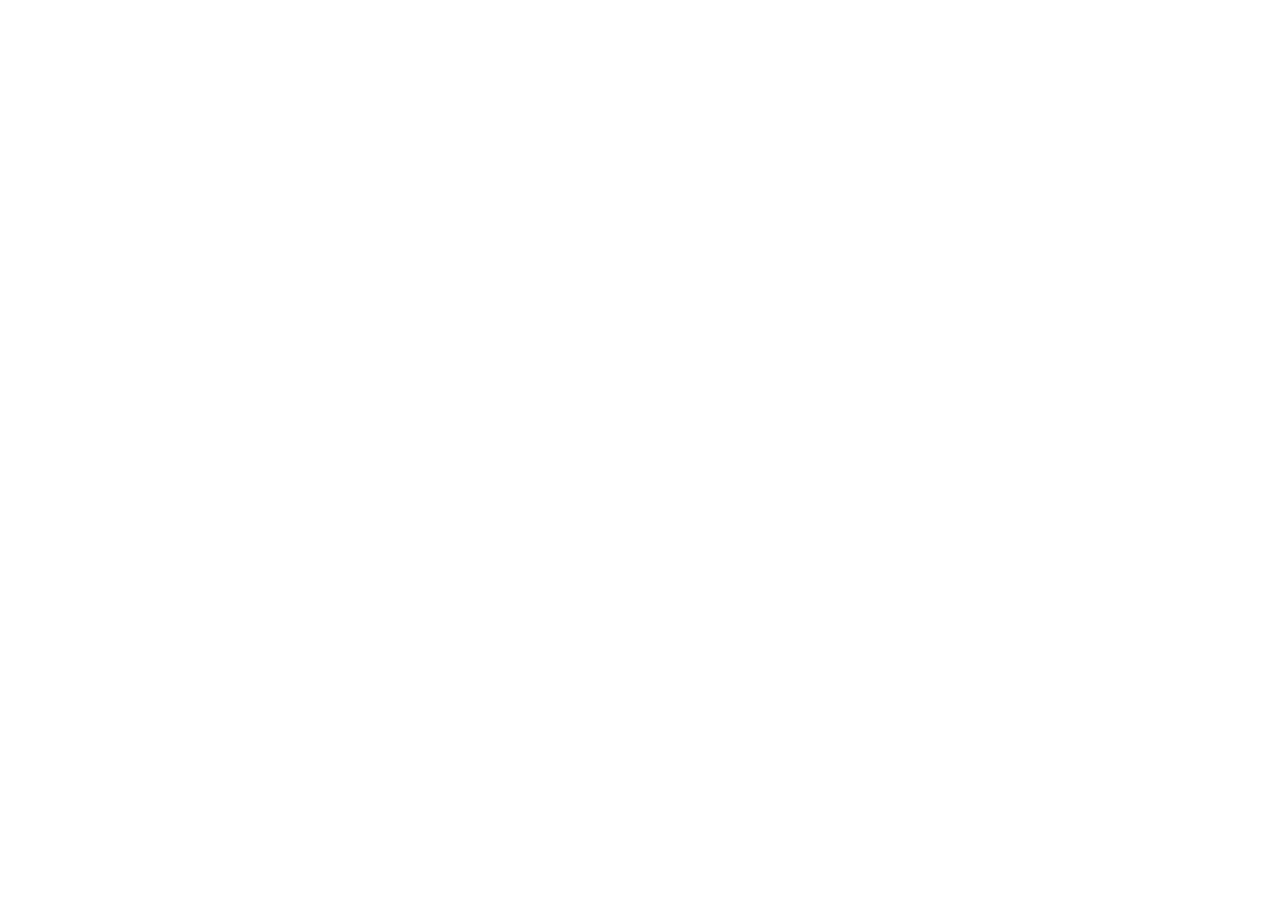
==== contact.html @ 1652aee0 "Init : création du dépôt, arborescence des fichiers et structure HTML de base" ====
<!DOCTYPE html>
<html lang="fr">

<head>
    <meta charset="UTF-8">
    <meta name="viewport" content="width=device-width, initial-scale=1.0">
    <title>AfriConnectSummit — Accueil</title>

    <!-- Votre feuille de style personnelle -->

    <link rel="stylesheet" href="css/style.css">
</head>

<body>
    <!-- Le contenu de la page sera ajoute ici -->


   
    <!-- Votre script JavaScript -->
    <script src="js/main.js"></script>
</body>

</html>
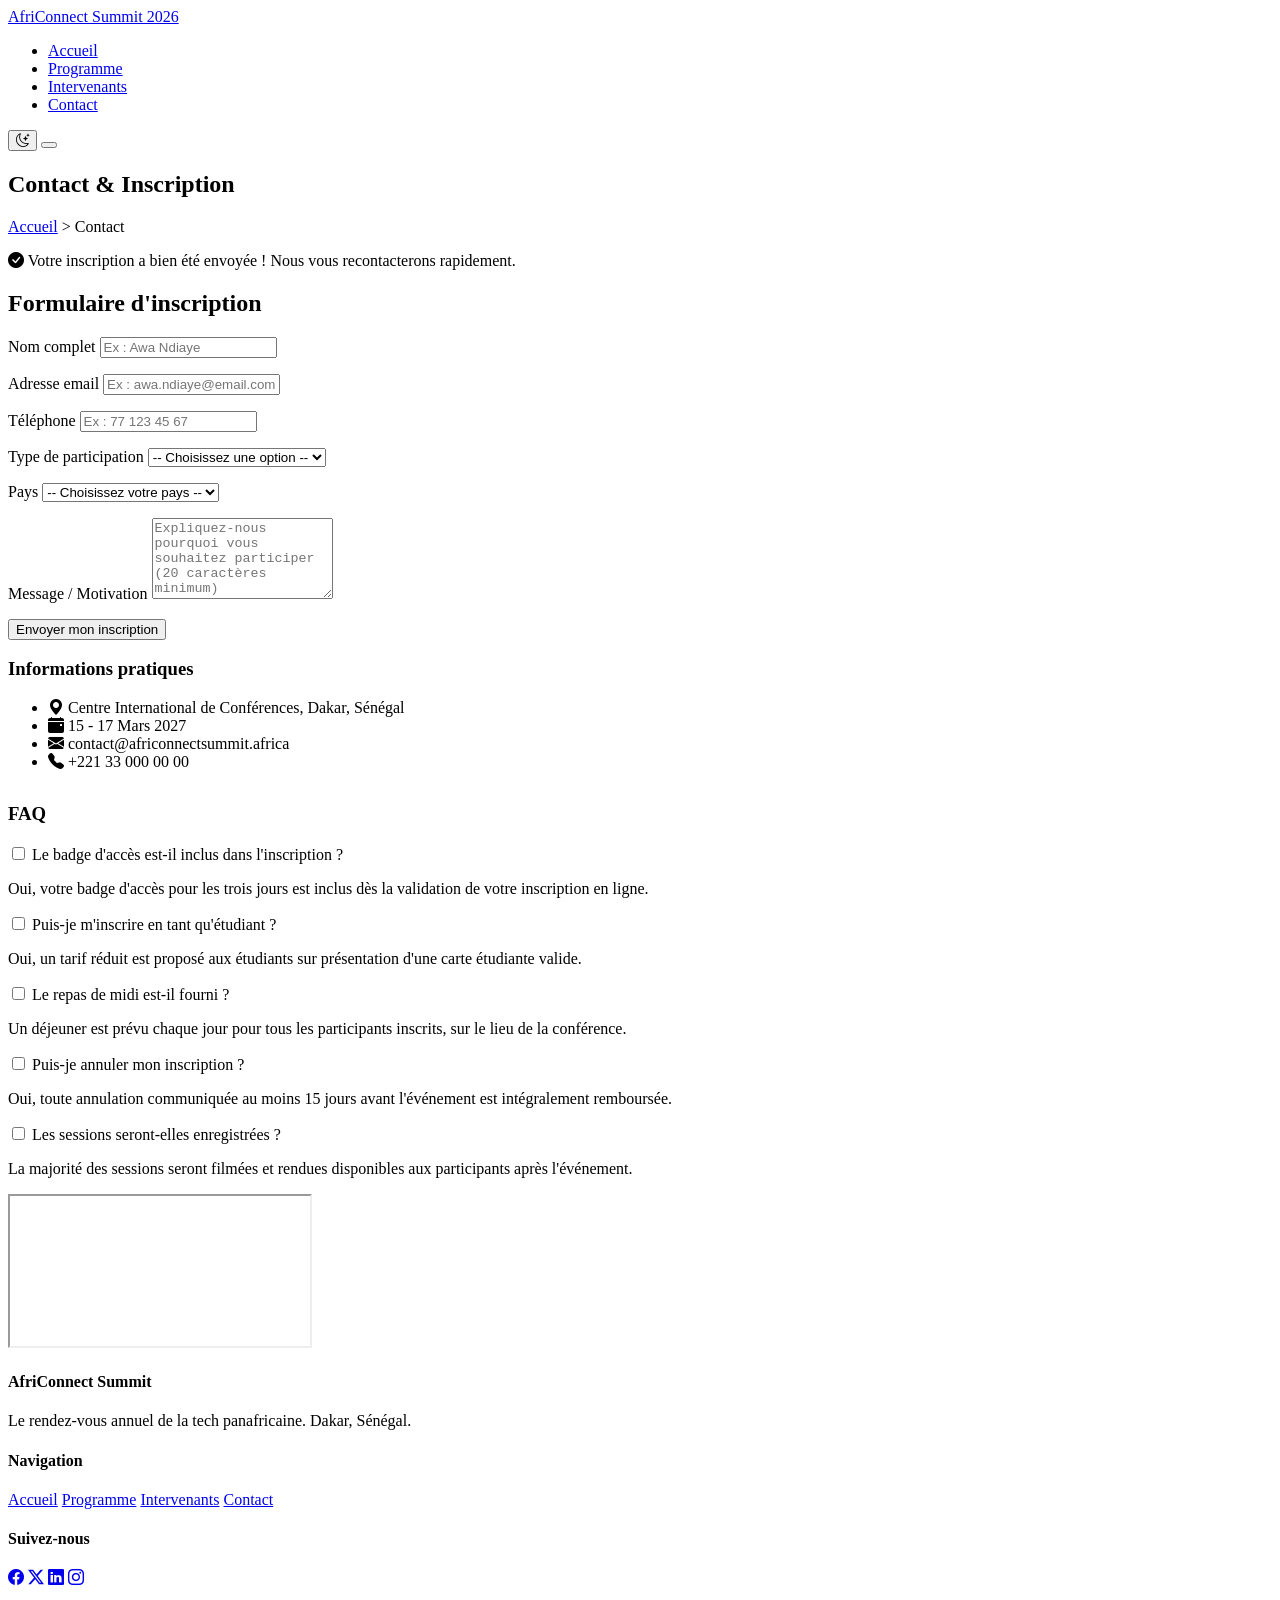
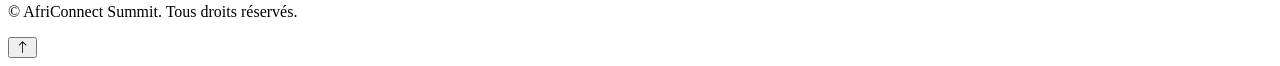
==== commit 813c6813: "html:structure complète des 4 pages avec sections et contenu texte" ====
--- a/contact.html
+++ b/contact.html
@@ -1,23 +1,235 @@
 <!DOCTYPE html>
 <html lang="fr">
-
 <head>
-    <meta charset="UTF-8">
-    <meta name="viewport" content="width=device-width, initial-scale=1.0">
-    <title>AfriConnectSummit — Accueil</title>
-
-    <!-- Votre feuille de style personnelle -->
-
-    <link rel="stylesheet" href="css/style.css">
+  <meta charset="UTF-8">
+  <meta name="viewport" content="width=device-width, initial-scale=1.0">
+  <title>AfriConnect Summit 2026 - Contact &amp; Inscription</title>
+
+  <link rel="preconnect" href="https://fonts.googleapis.com">
+  <link href="https://fonts.googleapis.com/css2?family=Poppins:wght@600;700&family=Inter:wght@400;500;600&display=swap" rel="stylesheet">
+  <link rel="stylesheet" href="https://cdn.jsdelivr.net/npm/bootstrap-icons@1.11.3/font/bootstrap-icons.css">
+  <link rel="stylesheet" href="css/style.css">
 </head>
-
 <body>
-    <!-- Le contenu de la page sera ajoute ici -->
-
-
-   
-    <!-- Votre script JavaScript -->
-    <script src="js/main.js"></script>
+
+  <header>
+    <nav class="navbar">
+      <div class="container">
+        <a href="index.html" class="navbar-logo">
+          <i class="bi bi-globe-africa"></i> AfriConnect Summit 2026
+        </a>
+
+        <ul class="navbar-links">
+          <li><a href="index.html">Accueil</a></li>
+          <li><a href="programme.html">Programme</a></li>
+          <li><a href="intervenants.html">Intervenants</a></li>
+          <li><a href="contact.html" class="active">Contact</a></li>
+        </ul>
+
+        <div class="navbar-actions">
+          <button class="theme-toggle" aria-label="Changer de thème">
+            <i class="bi bi-moon-stars"></i>
+          </button>
+          <button class="hamburger" aria-label="Ouvrir le menu">
+            <span></span>
+            <span></span>
+            <span></span>
+          </button>
+        </div>
+      </div>
+    </nav>
+  </header>
+
+  <main>
+    <!-- ============ HERO INTERNE ============ -->
+    <section class="hero-internal">
+      <div class="container">
+        <h1>Contact &amp; Inscription</h1>
+        <p class="breadcrumb"><a href="index.html">Accueil</a> &gt; Contact</p>
+      </div>
+    </section>
+
+    <!-- ============ FORMULAIRE D'INSCRIPTION ============ -->
+    <section class="contact-section">
+      <div class="container">
+        <div id="form-success" class="form-success">
+          <i class="bi bi-check-circle-fill"></i>
+          Votre inscription a bien été envoyée ! Nous vous recontacterons rapidement.
+        </div>
+
+        <div class="contact-layout">
+          <!-- Colonne gauche : formulaire -->
+          <div class="contact-form-wrap">
+            <h2 class="section-title" style="text-align:left;">Formulaire d'inscription</h2>
+
+            <form id="registration-form" novalidate>
+              <div class="form-group">
+                <label for="full-name">Nom complet</label>
+                <input type="text" id="full-name" name="full-name" placeholder="Ex : Awa Ndiaye">
+                <p class="error-message" id="full-name-error"></p>
+              </div>
+
+              <div class="form-group">
+                <label for="email">Adresse email</label>
+                <input type="email" id="email" name="email" placeholder="Ex : awa.ndiaye@email.com">
+                <p class="error-message" id="email-error"></p>
+              </div>
+
+              <div class="form-group">
+                <label for="phone">Téléphone</label>
+                <input type="tel" id="phone" name="phone" placeholder="Ex : 77 123 45 67">
+                <p class="error-message" id="phone-error"></p>
+              </div>
+
+              <div class="form-group">
+                <label for="participation-type">Type de participation</label>
+                <select id="participation-type" name="participation-type">
+                  <option value="">-- Choisissez une option --</option>
+                  <option value="participant">Participant</option>
+                  <option value="intervenant">Intervenant</option>
+                  <option value="sponsor">Sponsor</option>
+                  <option value="presse">Presse</option>
+                </select>
+                <p class="error-message" id="participation-type-error"></p>
+              </div>
+
+              <div class="form-group">
+                <label for="country">Pays</label>
+                <select id="country" name="country">
+                  <option value="">-- Choisissez votre pays --</option>
+                  <option value="senegal">Sénégal</option>
+                  <option value="cote-ivoire">Côte d'Ivoire</option>
+                  <option value="nigeria">Nigeria</option>
+                  <option value="ghana">Ghana</option>
+                  <option value="kenya">Kenya</option>
+                  <option value="maroc">Maroc</option>
+                  <option value="tunisie">Tunisie</option>
+                  <option value="rwanda">Rwanda</option>
+                  <option value="cameroun">Cameroun</option>
+                  <option value="afrique-du-sud">Afrique du Sud</option>
+                  <option value="egypte">Égypte</option>
+                  <option value="mali">Mali</option>
+                </select>
+                <p class="error-message" id="country-error"></p>
+              </div>
+
+              <div class="form-group">
+                <label for="message">Message / Motivation</label>
+                <textarea id="message" name="message" rows="5" placeholder="Expliquez-nous pourquoi vous souhaitez participer (20 caractères minimum)"></textarea>
+                <p class="error-message" id="message-error"></p>
+              </div>
+
+              <button type="submit" class="btn btn-primary">Envoyer mon inscription</button>
+            </form>
+          </div>
+
+          <!-- Colonne droite : informations -->
+          <div class="contact-info">
+            <h3>Informations pratiques</h3>
+            <ul>
+              <li><i class="bi bi-geo-alt-fill"></i> Centre International de Conférences, Dakar, Sénégal</li>
+              <li><i class="bi bi-calendar-event-fill"></i> 15 - 17 Mars 2027</li>
+              <li><i class="bi bi-envelope-fill"></i> contact@africonnectsummit.africa</li>
+              <li><i class="bi bi-telephone-fill"></i> +221 33 000 00 00</li>
+            </ul>
+
+            <h3 style="margin-top:32px;">FAQ</h3>
+
+            <!-- ============ FAQ ACCORDÉON CSS PUR ============ -->
+            <div class="faq-list">
+              <div class="faq-item">
+                <input type="checkbox" id="faq1">
+                <label class="faq-question" for="faq1">Le badge d'accès est-il inclus dans l'inscription ?</label>
+                <div class="faq-answer">
+                  <p>Oui, votre badge d'accès pour les trois jours est inclus dès la validation de votre inscription en ligne.</p>
+                </div>
+              </div>
+
+              <div class="faq-item">
+                <input type="checkbox" id="faq2">
+                <label class="faq-question" for="faq2">Puis-je m'inscrire en tant qu'étudiant ?</label>
+                <div class="faq-answer">
+                  <p>Oui, un tarif réduit est proposé aux étudiants sur présentation d'une carte étudiante valide.</p>
+                </div>
+              </div>
+
+              <div class="faq-item">
+                <input type="checkbox" id="faq3">
+                <label class="faq-question" for="faq3">Le repas de midi est-il fourni ?</label>
+                <div class="faq-answer">
+                  <p>Un déjeuner est prévu chaque jour pour tous les participants inscrits, sur le lieu de la conférence.</p>
+                </div>
+              </div>
+
+              <div class="faq-item">
+                <input type="checkbox" id="faq4">
+                <label class="faq-question" for="faq4">Puis-je annuler mon inscription ?</label>
+                <div class="faq-answer">
+                  <p>Oui, toute annulation communiquée au moins 15 jours avant l'événement est intégralement remboursée.</p>
+                </div>
+              </div>
+
+              <div class="faq-item">
+                <input type="checkbox" id="faq5">
+                <label class="faq-question" for="faq5">Les sessions seront-elles enregistrées ?</label>
+                <div class="faq-answer">
+                  <p>La majorité des sessions seront filmées et rendues disponibles aux participants après l'événement.</p>
+                </div>
+              </div>
+            </div>
+          </div>
+        </div>
+
+        <!-- ============ CARTE GOOGLE MAPS ============ -->
+        <div class="map-wrap">
+          <iframe
+            src="https://www.google.com/maps?q=Dakar,Senegal&output=embed"
+            title="Localisation du Centre International de Conférences de Dakar"
+            loading="lazy"
+            allowfullscreen>
+          </iframe>
+        </div>
+      </div>
+    </section>
+  </main>
+
+  <footer>
+    <div class="container">
+      <div class="footer-columns">
+        <div class="footer-col">
+          <h4>AfriConnect Summit</h4>
+          <p>Le rendez-vous annuel de la tech panafricaine. Dakar, Sénégal.</p>
+        </div>
+
+        <div class="footer-col">
+          <h4>Navigation</h4>
+          <a href="index.html">Accueil</a>
+          <a href="programme.html">Programme</a>
+          <a href="intervenants.html">Intervenants</a>
+          <a href="contact.html">Contact</a>
+        </div>
+
+        <div class="footer-col">
+          <h4>Suivez-nous</h4>
+          <div class="social-icons">
+            <a href="#" aria-label="Facebook"><i class="bi bi-facebook"></i></a>
+            <a href="#" aria-label="Twitter"><i class="bi bi-twitter-x"></i></a>
+            <a href="#" aria-label="LinkedIn"><i class="bi bi-linkedin"></i></a>
+            <a href="#" aria-label="Instagram"><i class="bi bi-instagram"></i></a>
+          </div>
+        </div>
+      </div>
+
+      <div class="footer-bottom">
+        <p>&copy; <span id="current-year"></span> AfriConnect Summit. Tous droits réservés.</p>
+      </div>
+    </div>
+  </footer>
+
+  <button class="back-to-top" aria-label="Retour en haut">
+    <i class="bi bi-arrow-up"></i>
+  </button>
+
+  <script src="js/main.js"></script>
 </body>
-
-</html>+</html>
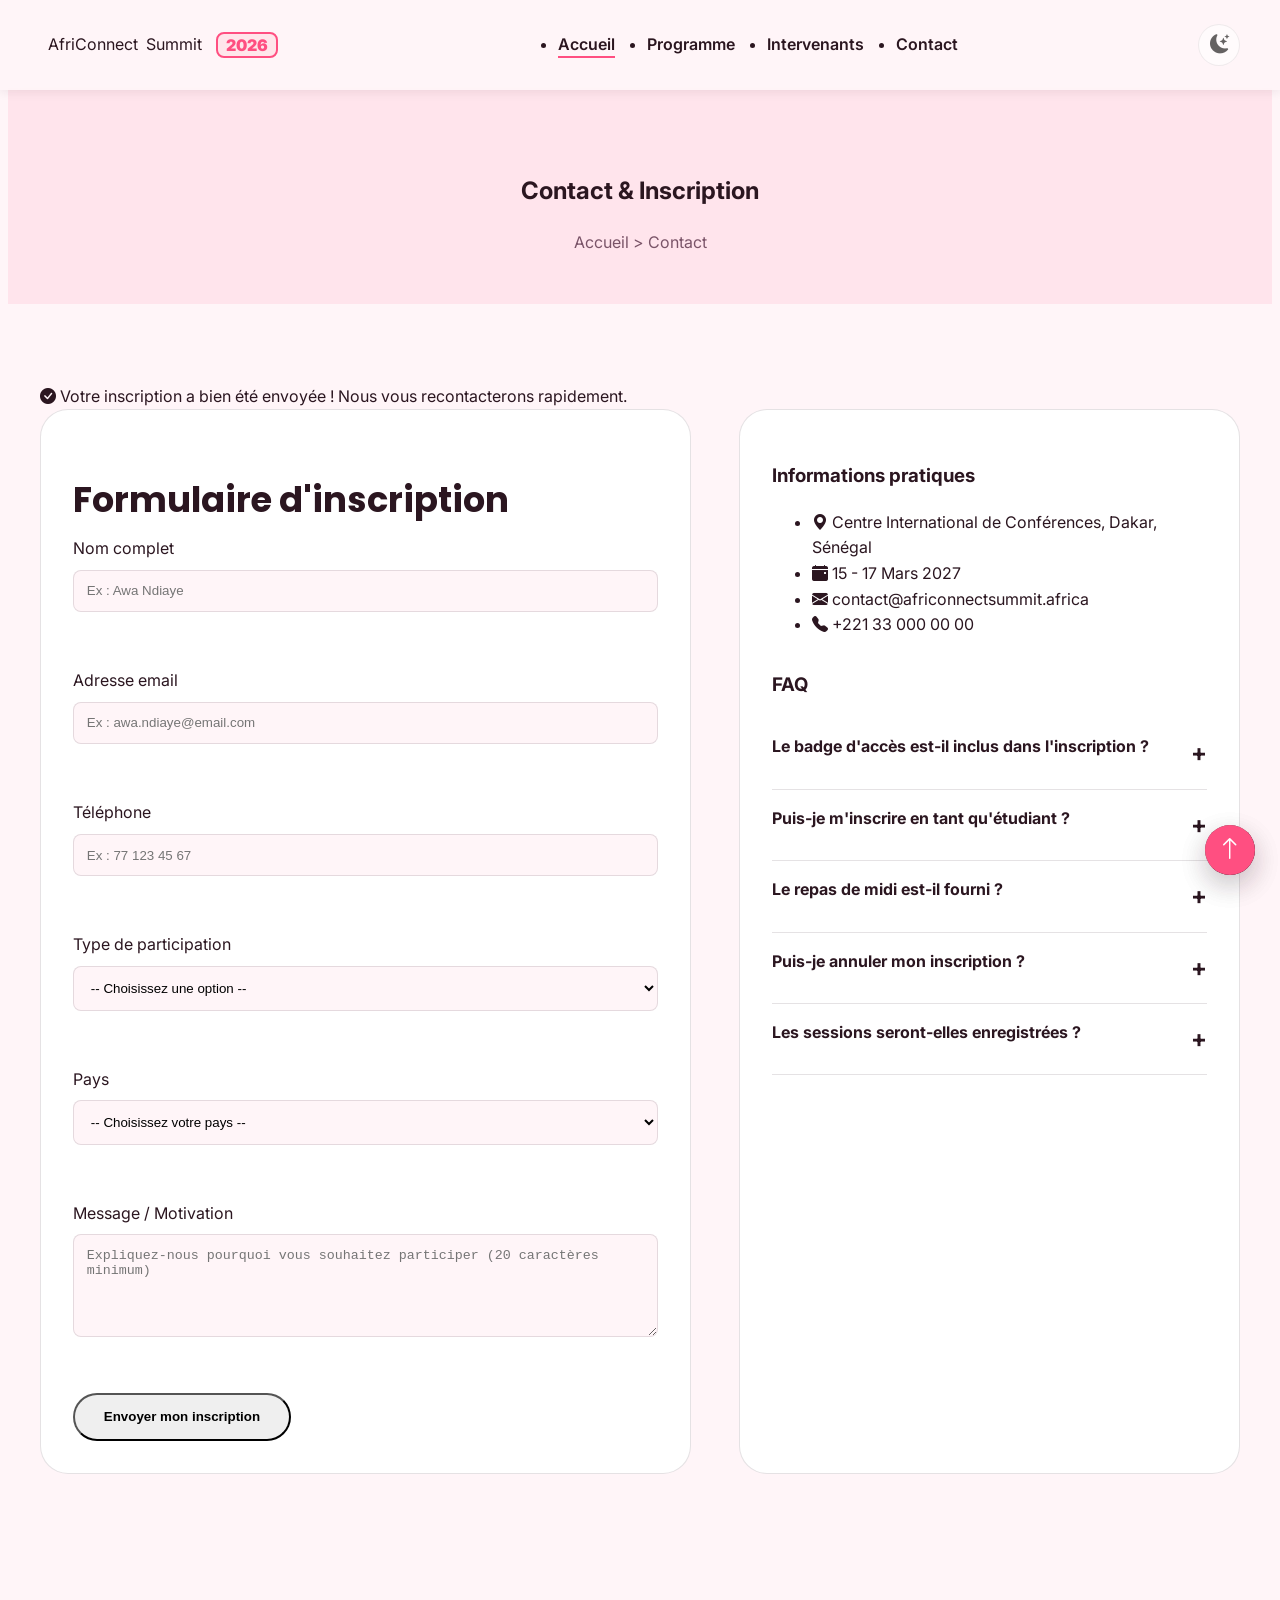
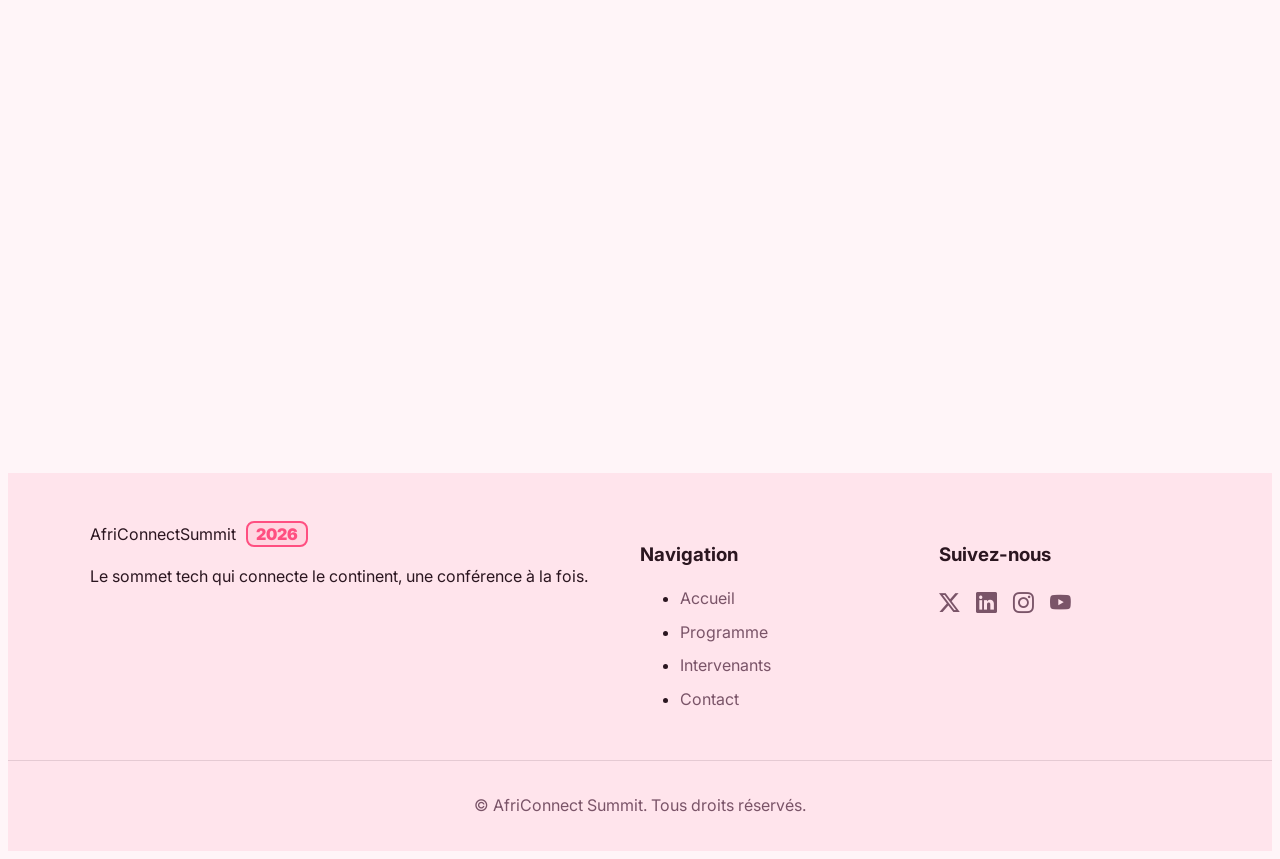
==== commit 73d2f05d: "Stylisation complète des sections,Animations + responsive" ====
--- a/contact.html
+++ b/contact.html
@@ -10,32 +10,31 @@
   <link rel="stylesheet" href="https://cdn.jsdelivr.net/npm/bootstrap-icons@1.11.3/font/bootstrap-icons.css">
   <link rel="stylesheet" href="css/style.css">
 </head>
-<body>
-
-  <header>
-    <nav class="navbar">
-      <div class="container">
-        <a href="index.html" class="navbar-logo">
-          <i class="bi bi-globe-africa"></i> AfriConnect Summit 2026
-        </a>
-
-        <ul class="navbar-links">
-          <li><a href="index.html">Accueil</a></li>
-          <li><a href="programme.html">Programme</a></li>
-          <li><a href="intervenants.html">Intervenants</a></li>
-          <li><a href="contact.html" class="active">Contact</a></li>
-        </ul>
-
-        <div class="navbar-actions">
-          <button class="theme-toggle" aria-label="Changer de thème">
-            <i class="bi bi-moon-stars"></i>
-          </button>
-          <button class="hamburger" aria-label="Ouvrir le menu">
-            <span></span>
-            <span></span>
-            <span></span>
-          </button>
-        </div>
+<body id="top">
+
+  <!-- ============ NAVBAR ============ -->
+  <header class="navbar" id="navbar">
+    <nav class="navbar__inner">
+      <a href="index.html" class="navbar__logo">
+  <div class="logo-icon"></div> <!-- ton carré rose de gauche -->
+  AfriConnect<span>Summit</span>
+  <span class="logo-year">2026</span> <!-- celui qu'on ajoute -->
+</a>
+
+      <ul class="navbar__links" id="navLinks">
+        <li><a href="index.html" class="active">Accueil</a></li>
+        <li><a href="programme.html">Programme</a></li>
+        <li><a href="intervenants.html">Intervenants</a></li>
+        <li><a href="contact.html">Contact</a></li>
+      </ul>
+
+      <div class="navbar__actions">
+        <button id="themeToggle" class="theme-toggle" aria-label="Basculer le mode sombre">
+          <i class="bi bi-moon-stars-fill"></i>
+        </button>
+        <button id="burger" class="burger" aria-label="Ouvrir le menu" aria-expanded="false">
+          <span></span><span></span><span></span>
+        </button>
       </div>
     </nav>
   </header>
@@ -193,42 +192,45 @@
     </section>
   </main>
 
-  <footer>
-    <div class="container">
-      <div class="footer-columns">
-        <div class="footer-col">
-          <h4>AfriConnect Summit</h4>
-          <p>Le rendez-vous annuel de la tech panafricaine. Dakar, Sénégal.</p>
-        </div>
-
-        <div class="footer-col">
-          <h4>Navigation</h4>
-          <a href="index.html">Accueil</a>
-          <a href="programme.html">Programme</a>
-          <a href="intervenants.html">Intervenants</a>
-          <a href="contact.html">Contact</a>
-        </div>
-
-        <div class="footer-col">
-          <h4>Suivez-nous</h4>
-          <div class="social-icons">
-            <a href="#" aria-label="Facebook"><i class="bi bi-facebook"></i></a>
-            <a href="#" aria-label="Twitter"><i class="bi bi-twitter-x"></i></a>
-            <a href="#" aria-label="LinkedIn"><i class="bi bi-linkedin"></i></a>
-            <a href="#" aria-label="Instagram"><i class="bi bi-instagram"></i></a>
-          </div>
-        </div>
-      </div>
-
-      <div class="footer-bottom">
-        <p>&copy; <span id="current-year"></span> AfriConnect Summit. Tous droits réservés.</p>
-      </div>
+  <!-- ============ FOOTER ============ -->
+  <footer class="footer">
+    <div class="footer__grid">
+      <div class="footer__col">
+        <div class="logo-icon"></div> <!-- ton carré rose de gauche -->
+  AfriConnect<span>Summit</span>
+  <span class="logo-year">2026</span> 
+        <p>Le sommet tech qui connecte le continent, une conférence à la fois.</p>
+      </div>
+      <div class="footer__col">
+        <h3>Navigation</h3>
+        <ul>
+          <li><a href="index.html">Accueil</a></li>
+          <li><a href="programme.html">Programme</a></li>
+          <li><a href="intervenants.html">Intervenants</a></li>
+          <li><a href="contact.html">Contact</a></li>
+        </ul>
+      </div>
+      <div class="footer__col">
+        <h3>Suivez-nous</h3>
+        <div class="footer__socials">
+          <a href="#" aria-label="Twitter / X"><i class="bi bi-twitter-x"></i></a>
+          <a href="#" aria-label="LinkedIn"><i class="bi bi-linkedin"></i></a>
+          <a href="#" aria-label="Instagram"><i class="bi bi-instagram"></i></a>
+          <a href="#" aria-label="YouTube"><i class="bi bi-youtube"></i></a>
+        </div>
+      </div>
+    </div>
+    <div class="footer__bottom">
+      <p>&copy; <span id="year"></span> AfriConnect Summit. Tous droits réservés.</p>
+      <button id="backToTop" class="back-to-top" aria-label="Retour en haut">
+        <i class="bi bi-arrow-up"></i>
+      </button>
     </div>
   </footer>
 
-  <button class="back-to-top" aria-label="Retour en haut">
-    <i class="bi bi-arrow-up"></i>
-  </button>
+   <a href="#top" class="back-to-top" aria-label="Retour en haut">
+  <i class="bi bi-arrow-up"></i>
+</a>
 
   <script src="js/main.js"></script>
 </body>
--- a/css/style.css
+++ b/css/style.css
@@ -0,0 +1,354 @@
+/* ---------- 1. VARIABLES & THEME ---------- */
+:root {
+  --clr-bg: #fff5f8;          
+  --clr-bg-alt: #ffe4ec;      
+  --clr-surface: #ffffff;     
+  --clr-text: #2b1620;        
+  --clr-text-muted: #7a5468;  
+  --clr-primary: #ff4f81;     
+  --clr-primary-dark: #d6336c;
+  --clr-secondary: #ff8fab;   
+  --clr-accent: #c9184a;      
+  --clr-border: rgba(43, 22, 32, 0.12);
+
+  --font-title: "Poppins", sans-serif;
+  --font-text: "Inter", sans-serif;
+
+  --space-sm: 1rem;
+  --space-md: 1.75rem;
+  --space-lg: 3rem;
+  --space-xl: 5rem;
+
+  --radius-sm: 8px;
+  --radius-md: 16px;
+  --radius-lg: 28px;
+  --shadow-sm: 0 2px 10px rgba(43, 22, 32, 0.08);
+  --shadow-md: 0 10px 28px rgba(43, 22, 32, 0.14);
+  --transition: 0.3s ease;
+}
+
+html { scroll-behavior: smooth; }
+
+body {
+  font-family: var(--font-text);
+  background-color: var(--clr-bg);
+  color: var(--clr-text);
+  line-height: 1.6;
+  padding-top: 80px; /* pour ne pas que la navbar cache le contenu */
+}
+
+.container { max-width: 1200px; margin: 0 auto; padding: 0 var(--space-md); }
+section { padding: var(--space-xl) 0; }
+img { max-width: 100%; display: block; }
+a { text-decoration: none; color: inherit; }
+
+/* ---------- 2. ANIMATIONS ---------- */
+@keyframes fadeInUp {
+  from { opacity: 0; transform: translateY(30px); }
+  to { opacity: 1; transform: translateY(0); }
+}
+@keyframes bounce {
+ 0%, 20%, 50%, 80%, 100% { transform: translateY(0); }
+ 40% { transform: translateY(-10px); }
+ 60% { transform: translateY(-5px); }
+}
+
+.reveal { animation: fadeInUp 0.8s ease both; }
+.reveal:nth-child(1){ animation-delay: 0.1s; }
+.reveal:nth-child(2){ animation-delay: 0.2s; }
+.reveal:nth-child(3){ animation-delay: 0.3s; }
+.reveal:nth-child(4){ animation-delay: 0.4s; }
+
+/* ---------- 3. NAVBAR ---------- */
+.navbar {
+  position: fixed;
+  top: 0; left: 0; right: 0;
+  background: rgba(255, 245, 248, 0.9);
+  backdrop-filter: blur(10px);
+  padding: 1rem var(--space-md);
+  box-shadow: var(--shadow-sm);
+  z-index: 100;
+}
+.navbar__inner {
+  display: flex; align-items: center; justify-content: space-between;
+  max-width: 1200px; margin: 0 auto;
+}
+.logo-badge {
+  display: inline-flex;
+  align-items: center;
+  justify-content: center;
+  width: 40px;
+  height: 40px;
+  background: var(--clr-primary);
+  color: #fff;
+  border-radius: 12px;
+  font-weight: 800;
+  font-size: 1rem;
+  margin-right: 0.5rem;
+  box-shadow: var(--shadow-sm); transition: transform var(--transition);
+}
+
+.navbar__logo:hover .logo-badge {
+  transform: rotate(-5deg) scale(1.1);
+}
+
+.navbar__logo:hover .logo-badge {
+  transform: rotate(-5deg) scale(1.1);
+}
+
+.navbar__logo {
+  display: flex;
+  align-items: center;
+  gap: 0.5rem;
+  position: relative;
+  overflow: visible !important; /* empêche de cacher 2026 */
+}
+
+/* LE 2026 ROSE DE DROITE */
+.logo-year {
+  display: inline-block !important; /* on force l'affichage */
+  color: var(--clr-primary); /* rose */
+  font-size: 1rem;
+  font-weight: 900;
+  margin-left: 6px;
+  padding: 3px 8px;
+  background: rgba(255, 87, 132, 0.1); /* fond rose très clair */
+  border: 2px solid var(--clr-primary);
+  border-radius: 8px;
+  line-height: 1;
+}
+
+.navbar__links { display: flex; gap: 2rem; font-weight: 600; }
+.navbar__links a {
+  position: relative; padding-bottom: 4px;
+  transition: color var(--transition);
+}
+.navbar__links a::after {
+  content: ""; position: absolute; left: 0; bottom: 0;
+  width: 0; height: 2px; background: var(--clr-primary);
+  transition: width var(--transition);
+}
+.navbar__links a:hover::after, .navbar__links a.active::after { width: 100%; }
+
+/* BOUTON THEME VISIBLE MAIS DESACTIVE */
+.theme-toggle { 
+  display: flex;
+  align-items: center;
+  justify-content: center;
+  width: 42px;
+  height: 42px;
+  border-radius: 50%;
+  border: 1px solid var(--clr-border);
+  font-size: 1.2rem;
+  background: var(--clr-surface);
+  cursor: not-allowed;
+  opacity: 0.6;
+}
+.burger { display: none; }
+
+/* ---------- 4. BOUTONS ---------- */
+.btn {
+  display: inline-block; padding: 0.9rem 1.8rem; border-radius: 999px;
+  font-weight: 700; transition: all var(--transition);
+}
+.btn--primary {
+  background: var(--clr-primary); color: #fff; box-shadow: var(--shadow-sm);
+}
+.btn--primary:hover {
+  background: var(--clr-primary-dark); transform: translateY(-3px); box-shadow: var(--shadow-md);
+}
+.btn--ghost {
+  border: 2px solid var(--clr-primary); color: var(--clr-primary-dark);
+}
+.btn--ghost:hover { background: var(--clr-bg-alt); transform: translateY(-3px); }
+
+/* ---------- BOUTON RETOUR HAUT ---------- */
+.back-to-top {
+  position: fixed;
+  bottom: 25px;
+  right: 25px;
+  width: 50px;
+  height: 50px;
+  border-radius: 50%;
+  background: var(--clr-primary);
+  color: #ffffff;
+  display: flex;
+  align-items: center;
+  justify-content: center;
+  font-size: 1.5rem;
+  box-shadow: var(--shadow-md);
+  z-index: 999;
+  transition: all var(--transition);
+  animation: bounce 2s infinite;
+}
+.back-to-top:hover {
+  background: var(--clr-primary-dark);
+  transform: translateY(-5px);
+}
+
+/* ---------- 5. HERO ---------- */
+.hero {
+  min-height: 90vh; display: flex; align-items: center; justify-content: center;
+  text-align: center; 
+  background: linear-gradient(160deg, var(--clr-bg) 0%, var(--clr-bg-alt) 60%, #ffd3e0 100%);
+}
+.hero__title { font-family: var(--font-title); font-size: 3rem; animation: fadeInUp 1s ease; }
+.hero__title span { color: var(--clr-primary); }
+.hero__subtitle { color: var(--clr-text-muted); margin: 1rem 0 2rem; animation: fadeInUp 1s ease 0.2s both; }
+.hero__cta { display: flex; gap: 1rem; justify-content: center; flex-wrap: wrap; animation: fadeInUp 1s ease 0.4s both; }
+
+.countdown { display: flex; gap: 1rem; justify-content: center; flex-wrap: wrap; margin-top: 3rem; animation: fadeInUp 1s ease 0.6s both; }
+.countdown__item {
+  background: var(--clr-surface); border: 1px solid var(--clr-border);
+  border-radius: var(--radius-md); padding: 1rem 1.5rem; min-width: 90px; box-shadow: var(--shadow-sm);
+  transition: transform var(--transition);
+}
+.countdown__item:hover { transform: translateY(-5px); }
+.countdown__value { font-family: var(--font-title); font-size: 2rem; font-weight: 700; color: var(--clr-primary-dark); }
+.countdown__label { font-size: 0.8rem; text-transform: uppercase; color: var(--clr-text-muted); }
+
+/* ---------- 6. STATS ---------- */
+.stats { background: var(--clr-bg-alt); }
+.stats__grid {
+  display: grid; grid-template-columns: repeat(4, 1fr); gap: 2rem;
+  max-width: 1100px; margin: 0 auto; text-align: center;
+}
+.stat {
+  background: var(--clr-surface); padding: 2rem; border-radius: var(--radius-md);
+  box-shadow: var(--shadow-sm); transition: transform var(--transition);
+}
+.stat:hover { transform: translateY(-8px); }
+.stat__number { font-family: var(--font-title); font-size: 2.8rem; font-weight: 700; color: var(--clr-accent); }
+.stat__label { color: var(--clr-text-muted); font-weight: 600; }
+
+/* ---------- 7. POURQUOI ---------- */
+.section-title { text-align: center; font-family: var(--font-title); font-size: 2.2rem; margin-bottom: 0.5rem; }
+.section-subtitle { text-align: center; color: var(--clr-text-muted); margin-bottom: 3rem; }
+.why__grid { display: flex; gap: 2rem; justify-content: center; flex-wrap: wrap; }
+.why__card {
+  flex: 1 1 300px; max-width: 340px; background: var(--clr-surface);
+  border: 1px solid var(--clr-border); border-radius: var(--radius-lg);
+  padding: 2.5rem 2rem; text-align: center; transition: all var(--transition);
+}
+.why__card:hover { transform: translateY(-8px); box-shadow: var(--shadow-md); }
+.why__card i { font-size: 2.5rem; color: var(--clr-primary); margin-bottom: 1rem; }
+
+/* ---------- 8. INTERVENANTS ---------- */
+.speakers-grid, .speakers-grid-full {
+  display: grid; grid-template-columns: repeat(4, 1fr); gap: 2rem;
+  max-width: 1100px; margin: 0 auto;
+}
+.speakers-grid-full { grid-template-columns: repeat(3, 1fr); }
+.speaker-card {
+  background: var(--clr-surface); border-radius: var(--radius-md); overflow: hidden;
+  text-align: center; border: 1px solid var(--clr-border); padding-bottom: 1rem;
+  transition: all var(--transition);
+}
+.speaker-card:hover { transform: translateY(-8px) scale(1.02); box-shadow: var(--shadow-md); }
+.speaker-photo { width: 100%; aspect-ratio: 1/1; object-fit: cover; }
+.speaker-name { font-family: var(--font-title); margin-top: 1rem; }
+.speaker-role { color: var(--clr-text-muted); font-size: 0.9rem; }
+.speaker-country { color: var(--clr-accent); font-size: 0.8rem; font-weight: 700; }
+
+/* ---------- 9. SPONSORS ---------- */
+.sponsors { background: var(--clr-bg-alt); text-align: center; }
+.sponsors__tier { margin-bottom: 2rem; }
+.sponsors__level { font-family: var(--font-title); color: var(--clr-primary-dark); font-weight: 700; margin-bottom: 1rem; }
+.sponsors__logos { display: flex; justify-content: center; flex-wrap: wrap; gap: 1.5rem; }
+.sponsors__logos span {
+  font-weight: 700; color: var(--clr-text-muted); border: 1px solid var(--clr-border);
+  border-radius: var(--radius-sm); padding: 1rem 1.5rem; transition: transform var(--transition);
+}
+.sponsors__logos span:hover { transform: scale(1.05); }
+.sponsors__logos--gold span { font-size: 1.3rem; color: var(--clr-primary-dark); }
+
+/* ---------- 10. PROGRAMME : ONGLETS CSS PUR AVEC :TARGET ---------- */
+.tabs { display: flex; justify-content: center; gap: 0.5rem; margin-bottom: 2rem; flex-wrap: wrap; }
+.tab-btn {
+  padding: 0.8rem 1.6rem; border-radius: 999px; border: 2px solid var(--clr-primary);
+  font-weight: 700; background: transparent; color: var(--clr-primary); transition: all var(--transition);
+}
+.tab-btn:hover { background: var(--clr-bg-alt); transform: translateY(-2px); }
+
+.tab-panel { display: none; animation: fadeInUp 0.5s ease; }
+#jour1 { display: block; } /* par défaut */
+.tab-panel:target { display: block; }
+.tab-panel:target ~ #jour1 { display: none; } /* cache jour1 si un autre est ciblé */
+
+.schedule-table {
+  width: 100%; border-collapse: collapse; border-radius: var(--radius-md);
+  overflow: hidden; box-shadow: var(--shadow-sm);
+}
+.schedule-table thead { background: var(--clr-primary-dark); color: #fff; }
+.schedule-table th, .schedule-table td { padding: 1rem; text-align: left; }
+.schedule-table tbody tr:nth-child(even) { background: var(--clr-bg-alt); }
+.schedule-table tbody tr:hover { background: var(--clr-secondary); color: #fff; transition: 0.2s; }
+
+/* ---------- 11. THEMES ---------- */
+.themes-grid { display: grid; grid-template-columns: repeat(2, 1fr); gap: 2rem; max-width: 900px; margin: 0 auto; }
+.theme-card {
+  background: var(--clr-surface); border: 1px solid var(--clr-border);
+  border-radius: var(--radius-lg); padding: 2rem; transition: all var(--transition);
+}
+.theme-card:hover { transform: translateY(-6px); box-shadow: var(--shadow-md); }
+.theme-icon i { font-size: 2rem; color: var(--clr-primary); }
+
+/* ---------- 12. CONTACT & FAQ ---------- */
+.hero-internal { padding: 4rem 0 2rem; background: var(--clr-bg-alt); text-align: center; }
+.breadcrumb { color: var(--clr-text-muted); }
+.breadcrumb a:hover { color: var(--clr-primary); }
+
+.contact-layout { display: grid; grid-template-columns: 1.3fr 1fr; gap: 3rem; }
+.contact-form-wrap, .contact-info {
+  background: var(--clr-surface); padding: 2rem; border-radius: var(--radius-lg); border: 1px solid var(--clr-border);
+}
+.form-group { display: flex; flex-direction: column; gap: 0.5rem; margin-bottom: 1rem; }
+.form-group input, .form-group select, .form-group textarea {
+  padding: 0.8rem; border: 1.5px solid var(--clr-border); border-radius: 8px;
+  background: var(--clr-bg); transition: border-color var(--transition);
+}
+.form-group input:focus { border-color: var(--clr-primary); outline: none; }
+
+.faq-item { border-bottom: 1px solid var(--clr-border); }
+.faq-item input { display: none; }
+.faq-question {
+  display: flex; justify-content: space-between; padding: 1rem 0;
+  font-weight: 700; cursor: pointer;
+}
+.faq-question::after { content: '+'; font-size: 1.5rem; transition: transform var(--transition); }
+.faq-item input:checked + .faq-question::after { transform: rotate(45deg); }
+.faq-answer {
+  max-height: 0; overflow: hidden; transition: max-height 0.4s ease;
+  color: var(--clr-text-muted);
+}
+.faq-item input:checked ~ .faq-answer { max-height: 200px; padding-bottom: 1rem; }
+
+.map-wrap iframe { width: 100%; height: 400px; border: 0; border-radius: var(--radius-lg); margin-top: 2rem; }
+
+/* ---------- 13. FOOTER ---------- */
+.footer { background: var(--clr-bg-alt); padding: 3rem 0 1rem; margin-top: 5rem; }
+.footer__grid { display: grid; grid-template-columns: 2fr 1fr 1fr; gap: 3rem; max-width: 1100px; margin: 0 auto; padding: 0 1rem; }
+.footer__logo { font-family: var(--font-title); font-size: 1.3rem; font-weight: 700; }
+.footer__logo span { color: var(--clr-primary); }
+.footer__col h3 { margin-bottom: 1rem; }
+.footer__col a { display: block; margin-bottom: 0.5rem; color: var(--clr-text-muted); transition: color var(--transition); }
+.footer__col a:hover { color: var(--clr-primary); }
+.footer__socials { display: flex; gap: 1rem; font-size: 1.3rem; }
+.footer__bottom { text-align: center; margin-top: 2rem; padding-top: 1rem; border-top: 1px solid var(--clr-border); color: var(--clr-text-muted); }
+
+/* ---------- 14. RESPONSIVE ---------- */
+@media (max-width: 992px) {
+  .stats__grid { grid-template-columns: repeat(2, 1fr); }
+  .speakers-grid { grid-template-columns: repeat(2, 1fr); }
+  .speakers-grid-full { grid-template-columns: repeat(2, 1fr); }
+  .contact-layout { grid-template-columns: 1fr; }
+}
+
+@media (max-width: 768px) {
+  .navbar__links { display: none; }
+  .hero__title { font-size: 2.2rem; }
+  .stats__grid, .why__grid, .speakers-grid, .speakers-grid-full, .themes-grid, .footer__grid { grid-template-columns: 1fr; }
+  .hero__cta { flex-direction: column; align-items: center; }
+  section { padding: 3rem 0; }
+  .back-to-top { width: 45px; height: 45px; bottom: 15px; right: 15px; }
+}
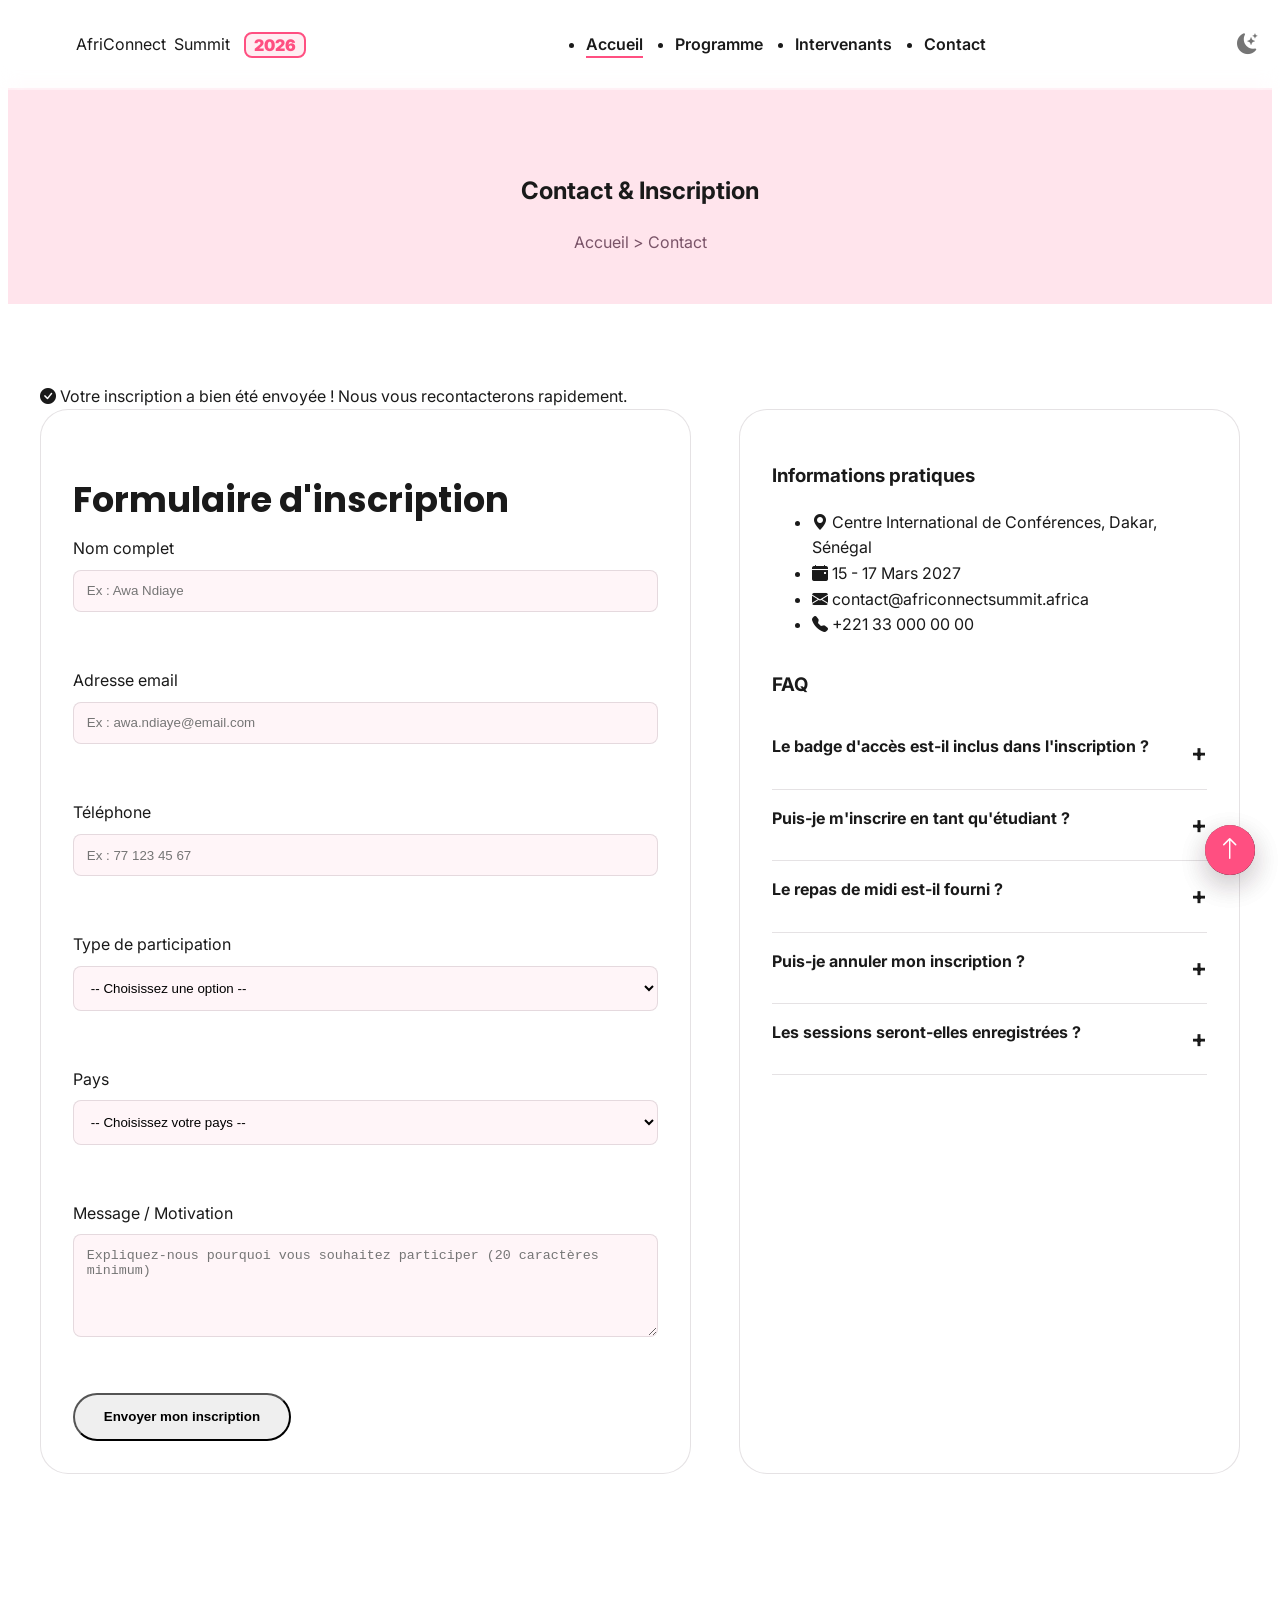
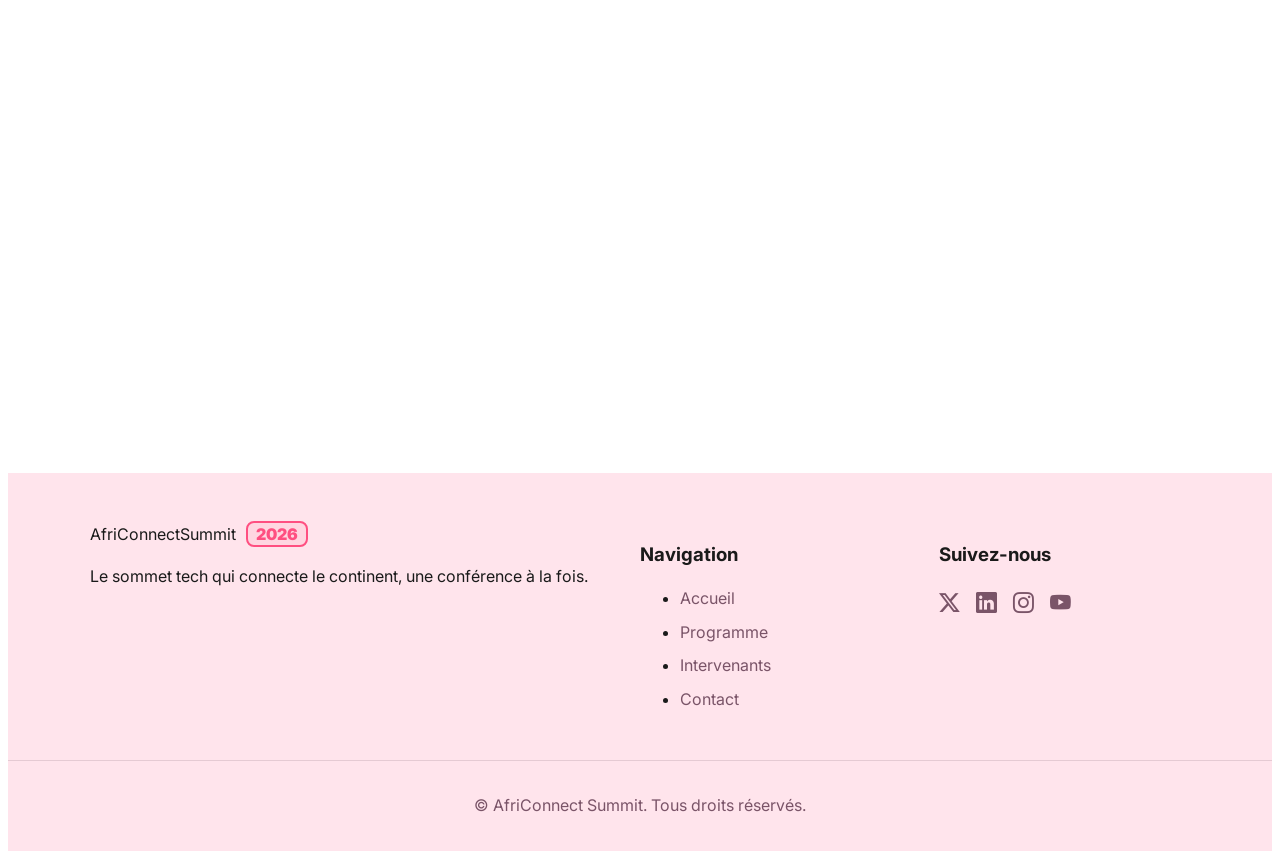
==== commit 26be366a: "Dark mode + navbar dynamique + burger" ====
--- a/contact.html
+++ b/contact.html
@@ -1,25 +1,28 @@
 <!DOCTYPE html>
 <html lang="fr">
+
 <head>
   <meta charset="UTF-8">
   <meta name="viewport" content="width=device-width, initial-scale=1.0">
   <title>AfriConnect Summit 2026 - Contact &amp; Inscription</title>
 
   <link rel="preconnect" href="https://fonts.googleapis.com">
-  <link href="https://fonts.googleapis.com/css2?family=Poppins:wght@600;700&family=Inter:wght@400;500;600&display=swap" rel="stylesheet">
+  <link href="https://fonts.googleapis.com/css2?family=Poppins:wght@600;700&family=Inter:wght@400;500;600&display=swap"
+    rel="stylesheet">
   <link rel="stylesheet" href="https://cdn.jsdelivr.net/npm/bootstrap-icons@1.11.3/font/bootstrap-icons.css">
   <link rel="stylesheet" href="css/style.css">
 </head>
+
 <body id="top">
 
   <!-- ============ NAVBAR ============ -->
   <header class="navbar" id="navbar">
     <nav class="navbar__inner">
       <a href="index.html" class="navbar__logo">
-  <div class="logo-icon"></div> <!-- ton carré rose de gauche -->
-  AfriConnect<span>Summit</span>
-  <span class="logo-year">2026</span> <!-- celui qu'on ajoute -->
-</a>
+        <div class="logo-icon"></div> <!-- ton carré rose de gauche -->
+        AfriConnect<span>Summit</span>
+        <span class="logo-year">2026</span> <!-- celui qu'on ajoute -->
+      </a>
 
       <ul class="navbar__links" id="navLinks">
         <li><a href="index.html" class="active">Accueil</a></li>
@@ -114,7 +117,8 @@
 
               <div class="form-group">
                 <label for="message">Message / Motivation</label>
-                <textarea id="message" name="message" rows="5" placeholder="Expliquez-nous pourquoi vous souhaitez participer (20 caractères minimum)"></textarea>
+                <textarea id="message" name="message" rows="5"
+                  placeholder="Expliquez-nous pourquoi vous souhaitez participer (20 caractères minimum)"></textarea>
                 <p class="error-message" id="message-error"></p>
               </div>
 
@@ -140,7 +144,8 @@
                 <input type="checkbox" id="faq1">
                 <label class="faq-question" for="faq1">Le badge d'accès est-il inclus dans l'inscription ?</label>
                 <div class="faq-answer">
-                  <p>Oui, votre badge d'accès pour les trois jours est inclus dès la validation de votre inscription en ligne.</p>
+                  <p>Oui, votre badge d'accès pour les trois jours est inclus dès la validation de votre inscription en
+                    ligne.</p>
                 </div>
               </div>
 
@@ -156,7 +161,8 @@
                 <input type="checkbox" id="faq3">
                 <label class="faq-question" for="faq3">Le repas de midi est-il fourni ?</label>
                 <div class="faq-answer">
-                  <p>Un déjeuner est prévu chaque jour pour tous les participants inscrits, sur le lieu de la conférence.</p>
+                  <p>Un déjeuner est prévu chaque jour pour tous les participants inscrits, sur le lieu de la
+                    conférence.</p>
                 </div>
               </div>
 
@@ -164,7 +170,8 @@
                 <input type="checkbox" id="faq4">
                 <label class="faq-question" for="faq4">Puis-je annuler mon inscription ?</label>
                 <div class="faq-answer">
-                  <p>Oui, toute annulation communiquée au moins 15 jours avant l'événement est intégralement remboursée.</p>
+                  <p>Oui, toute annulation communiquée au moins 15 jours avant l'événement est intégralement remboursée.
+                  </p>
                 </div>
               </div>
 
@@ -172,7 +179,8 @@
                 <input type="checkbox" id="faq5">
                 <label class="faq-question" for="faq5">Les sessions seront-elles enregistrées ?</label>
                 <div class="faq-answer">
-                  <p>La majorité des sessions seront filmées et rendues disponibles aux participants après l'événement.</p>
+                  <p>La majorité des sessions seront filmées et rendues disponibles aux participants après l'événement.
+                  </p>
                 </div>
               </div>
             </div>
@@ -181,11 +189,8 @@
 
         <!-- ============ CARTE GOOGLE MAPS ============ -->
         <div class="map-wrap">
-          <iframe
-            src="https://www.google.com/maps?q=Dakar,Senegal&output=embed"
-            title="Localisation du Centre International de Conférences de Dakar"
-            loading="lazy"
-            allowfullscreen>
+          <iframe src="https://www.google.com/maps?q=Dakar,Senegal&output=embed"
+            title="Localisation du Centre International de Conférences de Dakar" loading="lazy" allowfullscreen>
           </iframe>
         </div>
       </div>
@@ -197,8 +202,8 @@
     <div class="footer__grid">
       <div class="footer__col">
         <div class="logo-icon"></div> <!-- ton carré rose de gauche -->
-  AfriConnect<span>Summit</span>
-  <span class="logo-year">2026</span> 
+        AfriConnect<span>Summit</span>
+        <span class="logo-year">2026</span>
         <p>Le sommet tech qui connecte le continent, une conférence à la fois.</p>
       </div>
       <div class="footer__col">
@@ -228,10 +233,11 @@
     </div>
   </footer>
 
-   <a href="#top" class="back-to-top" aria-label="Retour en haut">
-  <i class="bi bi-arrow-up"></i>
-</a>
+  <a href="#top" class="back-to-top" aria-label="Retour en haut">
+    <i class="bi bi-arrow-up"></i>
+  </a>
 
   <script src="js/main.js"></script>
 </body>
-</html>
+
+</html>
--- a/css/style.css
+++ b/css/style.css
@@ -1,14 +1,14 @@
 /* ---------- 1. VARIABLES & THEME ---------- */
 :root {
-  --clr-bg: #fff5f8;          
-  --clr-bg-alt: #ffe4ec;      
-  --clr-surface: #ffffff;     
-  --clr-text: #2b1620;        
-  --clr-text-muted: #7a5468;  
-  --clr-primary: #ff4f81;     
+  --clr-bg: #fff5f8;
+  --clr-bg-alt: #ffe4ec;
+  --clr-surface: #ffffff;
+  --clr-text: #2b1620;
+  --clr-text-muted: #7a5468;
+  --clr-primary: #ff4f81;
   --clr-primary-dark: #d6336c;
-  --clr-secondary: #ff8fab;   
-  --clr-accent: #c9184a;      
+  --clr-secondary: #ff8fab;
+  --clr-accent: #c9184a;
   --clr-border: rgba(43, 22, 32, 0.12);
 
   --font-title: "Poppins", sans-serif;
@@ -27,52 +27,112 @@
   --transition: 0.3s ease;
 }
 
-html { scroll-behavior: smooth; }
+html {
+  scroll-behavior: smooth;
+}
 
 body {
   font-family: var(--font-text);
   background-color: var(--clr-bg);
   color: var(--clr-text);
   line-height: 1.6;
-  padding-top: 80px; /* pour ne pas que la navbar cache le contenu */
-}
-
-.container { max-width: 1200px; margin: 0 auto; padding: 0 var(--space-md); }
-section { padding: var(--space-xl) 0; }
-img { max-width: 100%; display: block; }
-a { text-decoration: none; color: inherit; }
+  padding-top: 80px;
+  /* pour ne pas que la navbar cache le contenu */
+}
+
+.container {
+  max-width: 1200px;
+  margin: 0 auto;
+  padding: 0 var(--space-md);
+}
+
+section {
+  padding: var(--space-xl) 0;
+}
+
+img {
+  max-width: 100%;
+  display: block;
+}
+
+a {
+  text-decoration: none;
+  color: inherit;
+}
 
 /* ---------- 2. ANIMATIONS ---------- */
 @keyframes fadeInUp {
-  from { opacity: 0; transform: translateY(30px); }
-  to { opacity: 1; transform: translateY(0); }
-}
+  from {
+    opacity: 0;
+    transform: translateY(30px);
+  }
+
+  to {
+    opacity: 1;
+    transform: translateY(0);
+  }
+}
+
 @keyframes bounce {
- 0%, 20%, 50%, 80%, 100% { transform: translateY(0); }
- 40% { transform: translateY(-10px); }
- 60% { transform: translateY(-5px); }
-}
-
-.reveal { animation: fadeInUp 0.8s ease both; }
-.reveal:nth-child(1){ animation-delay: 0.1s; }
-.reveal:nth-child(2){ animation-delay: 0.2s; }
-.reveal:nth-child(3){ animation-delay: 0.3s; }
-.reveal:nth-child(4){ animation-delay: 0.4s; }
+
+  0%,
+  20%,
+  50%,
+  80%,
+  100% {
+    transform: translateY(0);
+  }
+
+  40% {
+    transform: translateY(-10px);
+  }
+
+  60% {
+    transform: translateY(-5px);
+  }
+}
+
+.reveal {
+  animation: fadeInUp 0.8s ease both;
+}
+
+.reveal:nth-child(1) {
+  animation-delay: 0.1s;
+}
+
+.reveal:nth-child(2) {
+  animation-delay: 0.2s;
+}
+
+.reveal:nth-child(3) {
+  animation-delay: 0.3s;
+}
+
+.reveal:nth-child(4) {
+  animation-delay: 0.4s;
+}
 
 /* ---------- 3. NAVBAR ---------- */
 .navbar {
   position: fixed;
-  top: 0; left: 0; right: 0;
+  top: 0;
+  left: 0;
+  right: 0;
   background: rgba(255, 245, 248, 0.9);
   backdrop-filter: blur(10px);
   padding: 1rem var(--space-md);
   box-shadow: var(--shadow-sm);
   z-index: 100;
 }
+
 .navbar__inner {
-  display: flex; align-items: center; justify-content: space-between;
-  max-width: 1200px; margin: 0 auto;
-}
+  display: flex;
+  align-items: center;
+  justify-content: space-between;
+  max-width: 1200px;
+  margin: 0 auto;
+}
+
 .logo-badge {
   display: inline-flex;
   align-items: center;
@@ -85,7 +145,8 @@
   font-weight: 800;
   font-size: 1rem;
   margin-right: 0.5rem;
-  box-shadow: var(--shadow-sm); transition: transform var(--transition);
+  box-shadow: var(--shadow-sm);
+  transition: transform var(--transition);
 }
 
 .navbar__logo:hover .logo-badge {
@@ -101,37 +162,57 @@
   align-items: center;
   gap: 0.5rem;
   position: relative;
-  overflow: visible !important; /* empêche de cacher 2026 */
+  overflow: visible !important;
+  /* empêche de cacher 2026 */
 }
 
 /* LE 2026 ROSE DE DROITE */
 .logo-year {
-  display: inline-block !important; /* on force l'affichage */
-  color: var(--clr-primary); /* rose */
+  display: inline-block !important;
+  /* on force l'affichage */
+  color: var(--clr-primary);
+  /* rose */
   font-size: 1rem;
   font-weight: 900;
   margin-left: 6px;
   padding: 3px 8px;
-  background: rgba(255, 87, 132, 0.1); /* fond rose très clair */
+  background: rgba(255, 87, 132, 0.1);
+  /* fond rose très clair */
   border: 2px solid var(--clr-primary);
   border-radius: 8px;
   line-height: 1;
 }
 
-.navbar__links { display: flex; gap: 2rem; font-weight: 600; }
+.navbar__links {
+  display: flex;
+  gap: 2rem;
+  font-weight: 600;
+}
+
 .navbar__links a {
-  position: relative; padding-bottom: 4px;
+  position: relative;
+  padding-bottom: 4px;
   transition: color var(--transition);
 }
+
 .navbar__links a::after {
-  content: ""; position: absolute; left: 0; bottom: 0;
-  width: 0; height: 2px; background: var(--clr-primary);
+  content: "";
+  position: absolute;
+  left: 0;
+  bottom: 0;
+  width: 0;
+  height: 2px;
+  background: var(--clr-primary);
   transition: width var(--transition);
 }
-.navbar__links a:hover::after, .navbar__links a.active::after { width: 100%; }
+
+.navbar__links a:hover::after,
+.navbar__links a.active::after {
+  width: 100%;
+}
 
 /* BOUTON THEME VISIBLE MAIS DESACTIVE */
-.theme-toggle { 
+.theme-toggle {
   display: flex;
   align-items: center;
   justify-content: center;
@@ -141,26 +222,43 @@
   border: 1px solid var(--clr-border);
   font-size: 1.2rem;
   background: var(--clr-surface);
-  cursor: not-allowed;
   opacity: 0.6;
 }
-.burger { display: none; }
+
+.burger {
+  display: none;
+}
 
 /* ---------- 4. BOUTONS ---------- */
 .btn {
-  display: inline-block; padding: 0.9rem 1.8rem; border-radius: 999px;
-  font-weight: 700; transition: all var(--transition);
-}
+  display: inline-block;
+  padding: 0.9rem 1.8rem;
+  border-radius: 999px;
+  font-weight: 700;
+  transition: all var(--transition);
+}
+
 .btn--primary {
-  background: var(--clr-primary); color: #fff; box-shadow: var(--shadow-sm);
-}
+  background: var(--clr-primary);
+  color: #fff;
+  box-shadow: var(--shadow-sm);
+}
+
 .btn--primary:hover {
-  background: var(--clr-primary-dark); transform: translateY(-3px); box-shadow: var(--shadow-md);
-}
+  background: var(--clr-primary-dark);
+  transform: translateY(-3px);
+  box-shadow: var(--shadow-md);
+}
+
 .btn--ghost {
-  border: 2px solid var(--clr-primary); color: var(--clr-primary-dark);
-}
-.btn--ghost:hover { background: var(--clr-bg-alt); transform: translateY(-3px); }
+  border: 2px solid var(--clr-primary);
+  color: var(--clr-primary-dark);
+}
+
+.btn--ghost:hover {
+  background: var(--clr-bg-alt);
+  transform: translateY(-3px);
+}
 
 /* ---------- BOUTON RETOUR HAUT ---------- */
 .back-to-top {
@@ -181,6 +279,7 @@
   transition: all var(--transition);
   animation: bounce 2s infinite;
 }
+
 .back-to-top:hover {
   background: var(--clr-primary-dark);
   transform: translateY(-5px);
@@ -188,167 +287,675 @@
 
 /* ---------- 5. HERO ---------- */
 .hero {
-  min-height: 90vh; display: flex; align-items: center; justify-content: center;
-  text-align: center; 
+  min-height: 90vh;
+  display: flex;
+  align-items: center;
+  justify-content: center;
+  text-align: center;
   background: linear-gradient(160deg, var(--clr-bg) 0%, var(--clr-bg-alt) 60%, #ffd3e0 100%);
 }
-.hero__title { font-family: var(--font-title); font-size: 3rem; animation: fadeInUp 1s ease; }
-.hero__title span { color: var(--clr-primary); }
-.hero__subtitle { color: var(--clr-text-muted); margin: 1rem 0 2rem; animation: fadeInUp 1s ease 0.2s both; }
-.hero__cta { display: flex; gap: 1rem; justify-content: center; flex-wrap: wrap; animation: fadeInUp 1s ease 0.4s both; }
-
-.countdown { display: flex; gap: 1rem; justify-content: center; flex-wrap: wrap; margin-top: 3rem; animation: fadeInUp 1s ease 0.6s both; }
+
+.hero__title {
+  font-family: var(--font-title);
+  font-size: 3rem;
+  animation: fadeInUp 1s ease;
+}
+
+.hero__title span {
+  color: var(--clr-primary);
+}
+
+.hero__subtitle {
+  color: var(--clr-text-muted);
+  margin: 1rem 0 2rem;
+  animation: fadeInUp 1s ease 0.2s both;
+}
+
+.hero__cta {
+  display: flex;
+  gap: 1rem;
+  justify-content: center;
+  flex-wrap: wrap;
+  animation: fadeInUp 1s ease 0.4s both;
+}
+
+.countdown {
+  display: flex;
+  gap: 1rem;
+  justify-content: center;
+  flex-wrap: wrap;
+  margin-top: 3rem;
+  animation: fadeInUp 1s ease 0.6s both;
+}
+
 .countdown__item {
-  background: var(--clr-surface); border: 1px solid var(--clr-border);
-  border-radius: var(--radius-md); padding: 1rem 1.5rem; min-width: 90px; box-shadow: var(--shadow-sm);
+  background: var(--clr-surface);
+  border: 1px solid var(--clr-border);
+  border-radius: var(--radius-md);
+  padding: 1rem 1.5rem;
+  min-width: 90px;
+  box-shadow: var(--shadow-sm);
   transition: transform var(--transition);
 }
-.countdown__item:hover { transform: translateY(-5px); }
-.countdown__value { font-family: var(--font-title); font-size: 2rem; font-weight: 700; color: var(--clr-primary-dark); }
-.countdown__label { font-size: 0.8rem; text-transform: uppercase; color: var(--clr-text-muted); }
+
+.countdown__item:hover {
+  transform: translateY(-5px);
+}
+
+.countdown__value {
+  font-family: var(--font-title);
+  font-size: 2rem;
+  font-weight: 700;
+  color: var(--clr-primary-dark);
+}
+
+.countdown__label {
+  font-size: 0.8rem;
+  text-transform: uppercase;
+  color: var(--clr-text-muted);
+}
 
 /* ---------- 6. STATS ---------- */
-.stats { background: var(--clr-bg-alt); }
+.stats {
+  background: var(--clr-bg-alt);
+}
+
 .stats__grid {
-  display: grid; grid-template-columns: repeat(4, 1fr); gap: 2rem;
-  max-width: 1100px; margin: 0 auto; text-align: center;
-}
+  display: grid;
+  grid-template-columns: repeat(4, 1fr);
+  gap: 2rem;
+  max-width: 1100px;
+  margin: 0 auto;
+  text-align: center;
+}
+
 .stat {
-  background: var(--clr-surface); padding: 2rem; border-radius: var(--radius-md);
-  box-shadow: var(--shadow-sm); transition: transform var(--transition);
-}
-.stat:hover { transform: translateY(-8px); }
-.stat__number { font-family: var(--font-title); font-size: 2.8rem; font-weight: 700; color: var(--clr-accent); }
-.stat__label { color: var(--clr-text-muted); font-weight: 600; }
+  background: var(--clr-surface);
+  padding: 2rem;
+  border-radius: var(--radius-md);
+  box-shadow: var(--shadow-sm);
+  transition: transform var(--transition);
+}
+
+.stat:hover {
+  transform: translateY(-8px);
+}
+
+.stat__number {
+  font-family: var(--font-title);
+  font-size: 2.8rem;
+  font-weight: 700;
+  color: var(--clr-accent);
+}
+
+.stat__label {
+  color: var(--clr-text-muted);
+  font-weight: 600;
+}
 
 /* ---------- 7. POURQUOI ---------- */
-.section-title { text-align: center; font-family: var(--font-title); font-size: 2.2rem; margin-bottom: 0.5rem; }
-.section-subtitle { text-align: center; color: var(--clr-text-muted); margin-bottom: 3rem; }
-.why__grid { display: flex; gap: 2rem; justify-content: center; flex-wrap: wrap; }
+.section-title {
+  text-align: center;
+  font-family: var(--font-title);
+  font-size: 2.2rem;
+  margin-bottom: 0.5rem;
+}
+
+.section-subtitle {
+  text-align: center;
+  color: var(--clr-text-muted);
+  margin-bottom: 3rem;
+}
+
+.why__grid {
+  display: flex;
+  gap: 2rem;
+  justify-content: center;
+  flex-wrap: wrap;
+}
+
 .why__card {
-  flex: 1 1 300px; max-width: 340px; background: var(--clr-surface);
-  border: 1px solid var(--clr-border); border-radius: var(--radius-lg);
-  padding: 2.5rem 2rem; text-align: center; transition: all var(--transition);
-}
-.why__card:hover { transform: translateY(-8px); box-shadow: var(--shadow-md); }
-.why__card i { font-size: 2.5rem; color: var(--clr-primary); margin-bottom: 1rem; }
+  flex: 1 1 300px;
+  max-width: 340px;
+  background: var(--clr-surface);
+  border: 1px solid var(--clr-border);
+  border-radius: var(--radius-lg);
+  padding: 2.5rem 2rem;
+  text-align: center;
+  transition: all var(--transition);
+}
+
+.why__card:hover {
+  transform: translateY(-8px);
+  box-shadow: var(--shadow-md);
+}
+
+.why__card i {
+  font-size: 2.5rem;
+  color: var(--clr-primary);
+  margin-bottom: 1rem;
+}
 
 /* ---------- 8. INTERVENANTS ---------- */
-.speakers-grid, .speakers-grid-full {
-  display: grid; grid-template-columns: repeat(4, 1fr); gap: 2rem;
-  max-width: 1100px; margin: 0 auto;
-}
-.speakers-grid-full { grid-template-columns: repeat(3, 1fr); }
+.speakers-grid,
+.speakers-grid-full {
+  display: grid;
+  grid-template-columns: repeat(4, 1fr);
+  gap: 2rem;
+  max-width: 1100px;
+  margin: 0 auto;
+}
+
+.speakers-grid-full {
+  grid-template-columns: repeat(3, 1fr);
+}
+
 .speaker-card {
-  background: var(--clr-surface); border-radius: var(--radius-md); overflow: hidden;
-  text-align: center; border: 1px solid var(--clr-border); padding-bottom: 1rem;
+  background: var(--clr-surface);
+  border-radius: var(--radius-md);
+  overflow: hidden;
+  text-align: center;
+  border: 1px solid var(--clr-border);
+  padding-bottom: 1rem;
   transition: all var(--transition);
 }
-.speaker-card:hover { transform: translateY(-8px) scale(1.02); box-shadow: var(--shadow-md); }
-.speaker-photo { width: 100%; aspect-ratio: 1/1; object-fit: cover; }
-.speaker-name { font-family: var(--font-title); margin-top: 1rem; }
-.speaker-role { color: var(--clr-text-muted); font-size: 0.9rem; }
-.speaker-country { color: var(--clr-accent); font-size: 0.8rem; font-weight: 700; }
+
+.speaker-card:hover {
+  transform: translateY(-8px) scale(1.02);
+  box-shadow: var(--shadow-md);
+}
+
+.speaker-photo {
+  width: 100%;
+  aspect-ratio: 1/1;
+  object-fit: cover;
+}
+
+.speaker-name {
+  font-family: var(--font-title);
+  margin-top: 1rem;
+}
+
+.speaker-role {
+  color: var(--clr-text-muted);
+  font-size: 0.9rem;
+}
+
+.speaker-country {
+  color: var(--clr-accent);
+  font-size: 0.8rem;
+  font-weight: 700;
+}
 
 /* ---------- 9. SPONSORS ---------- */
-.sponsors { background: var(--clr-bg-alt); text-align: center; }
-.sponsors__tier { margin-bottom: 2rem; }
-.sponsors__level { font-family: var(--font-title); color: var(--clr-primary-dark); font-weight: 700; margin-bottom: 1rem; }
-.sponsors__logos { display: flex; justify-content: center; flex-wrap: wrap; gap: 1.5rem; }
+.sponsors {
+  background: var(--clr-bg-alt);
+  text-align: center;
+}
+
+.sponsors__tier {
+  margin-bottom: 2rem;
+}
+
+.sponsors__level {
+  font-family: var(--font-title);
+  color: var(--clr-primary-dark);
+  font-weight: 700;
+  margin-bottom: 1rem;
+}
+
+.sponsors__logos {
+  display: flex;
+  justify-content: center;
+  flex-wrap: wrap;
+  gap: 1.5rem;
+}
+
 .sponsors__logos span {
-  font-weight: 700; color: var(--clr-text-muted); border: 1px solid var(--clr-border);
-  border-radius: var(--radius-sm); padding: 1rem 1.5rem; transition: transform var(--transition);
-}
-.sponsors__logos span:hover { transform: scale(1.05); }
-.sponsors__logos--gold span { font-size: 1.3rem; color: var(--clr-primary-dark); }
+  font-weight: 700;
+  color: var(--clr-text-muted);
+  border: 1px solid var(--clr-border);
+  border-radius: var(--radius-sm);
+  padding: 1rem 1.5rem;
+  transition: transform var(--transition);
+}
+
+.sponsors__logos span:hover {
+  transform: scale(1.05);
+}
+
+.sponsors__logos--gold span {
+  font-size: 1.3rem;
+  color: var(--clr-primary-dark);
+}
 
 /* ---------- 10. PROGRAMME : ONGLETS CSS PUR AVEC :TARGET ---------- */
-.tabs { display: flex; justify-content: center; gap: 0.5rem; margin-bottom: 2rem; flex-wrap: wrap; }
+.tabs {
+  display: flex;
+  justify-content: center;
+  gap: 0.5rem;
+  margin-bottom: 2rem;
+  flex-wrap: wrap;
+}
+
 .tab-btn {
-  padding: 0.8rem 1.6rem; border-radius: 999px; border: 2px solid var(--clr-primary);
-  font-weight: 700; background: transparent; color: var(--clr-primary); transition: all var(--transition);
-}
-.tab-btn:hover { background: var(--clr-bg-alt); transform: translateY(-2px); }
-
-.tab-panel { display: none; animation: fadeInUp 0.5s ease; }
-#jour1 { display: block; } /* par défaut */
-.tab-panel:target { display: block; }
-.tab-panel:target ~ #jour1 { display: none; } /* cache jour1 si un autre est ciblé */
+  padding: 0.8rem 1.6rem;
+  border-radius: 999px;
+  border: 2px solid var(--clr-primary);
+  font-weight: 700;
+  background: transparent;
+  color: var(--clr-primary);
+  transition: all var(--transition);
+}
+
+.tab-btn:hover {
+  background: var(--clr-bg-alt);
+  transform: translateY(-2px);
+}
+
+.tab-panel {
+  display: none;
+  animation: fadeInUp 0.5s ease;
+}
+
+#jour1 {
+  display: block;
+}
+
+/* par défaut */
+.tab-panel:target {
+  display: block;
+}
+
+.tab-panel:target~#jour1 {
+  display: none;
+}
+
+/* cache jour1 si un autre est ciblé */
 
 .schedule-table {
-  width: 100%; border-collapse: collapse; border-radius: var(--radius-md);
-  overflow: hidden; box-shadow: var(--shadow-sm);
-}
-.schedule-table thead { background: var(--clr-primary-dark); color: #fff; }
-.schedule-table th, .schedule-table td { padding: 1rem; text-align: left; }
-.schedule-table tbody tr:nth-child(even) { background: var(--clr-bg-alt); }
-.schedule-table tbody tr:hover { background: var(--clr-secondary); color: #fff; transition: 0.2s; }
+  width: 100%;
+  border-collapse: collapse;
+  border-radius: var(--radius-md);
+  overflow: hidden;
+  box-shadow: var(--shadow-sm);
+}
+
+.schedule-table thead {
+  background: var(--clr-primary-dark);
+  color: #fff;
+}
+
+.schedule-table th,
+.schedule-table td {
+  padding: 1rem;
+  text-align: left;
+}
+
+.schedule-table tbody tr:nth-child(even) {
+  background: var(--clr-bg-alt);
+}
+
+.schedule-table tbody tr:hover {
+  background: var(--clr-secondary);
+  color: #fff;
+  transition: 0.2s;
+}
 
 /* ---------- 11. THEMES ---------- */
-.themes-grid { display: grid; grid-template-columns: repeat(2, 1fr); gap: 2rem; max-width: 900px; margin: 0 auto; }
+.themes-grid {
+  display: grid;
+  grid-template-columns: repeat(2, 1fr);
+  gap: 2rem;
+  max-width: 900px;
+  margin: 0 auto;
+}
+
 .theme-card {
-  background: var(--clr-surface); border: 1px solid var(--clr-border);
-  border-radius: var(--radius-lg); padding: 2rem; transition: all var(--transition);
-}
-.theme-card:hover { transform: translateY(-6px); box-shadow: var(--shadow-md); }
-.theme-icon i { font-size: 2rem; color: var(--clr-primary); }
+  background: var(--clr-surface);
+  border: 1px solid var(--clr-border);
+  border-radius: var(--radius-lg);
+  padding: 2rem;
+  transition: all var(--transition);
+}
+
+.theme-card:hover {
+  transform: translateY(-6px);
+  box-shadow: var(--shadow-md);
+}
+
+.theme-icon i {
+  font-size: 2rem;
+  color: var(--clr-primary);
+}
 
 /* ---------- 12. CONTACT & FAQ ---------- */
-.hero-internal { padding: 4rem 0 2rem; background: var(--clr-bg-alt); text-align: center; }
-.breadcrumb { color: var(--clr-text-muted); }
-.breadcrumb a:hover { color: var(--clr-primary); }
-
-.contact-layout { display: grid; grid-template-columns: 1.3fr 1fr; gap: 3rem; }
-.contact-form-wrap, .contact-info {
-  background: var(--clr-surface); padding: 2rem; border-radius: var(--radius-lg); border: 1px solid var(--clr-border);
-}
-.form-group { display: flex; flex-direction: column; gap: 0.5rem; margin-bottom: 1rem; }
-.form-group input, .form-group select, .form-group textarea {
-  padding: 0.8rem; border: 1.5px solid var(--clr-border); border-radius: 8px;
-  background: var(--clr-bg); transition: border-color var(--transition);
-}
-.form-group input:focus { border-color: var(--clr-primary); outline: none; }
-
-.faq-item { border-bottom: 1px solid var(--clr-border); }
-.faq-item input { display: none; }
+.hero-internal {
+  padding: 4rem 0 2rem;
+  background: var(--clr-bg-alt);
+  text-align: center;
+}
+
+.breadcrumb {
+  color: var(--clr-text-muted);
+}
+
+.breadcrumb a:hover {
+  color: var(--clr-primary);
+}
+
+.contact-layout {
+  display: grid;
+  grid-template-columns: 1.3fr 1fr;
+  gap: 3rem;
+}
+
+.contact-form-wrap,
+.contact-info {
+  background: var(--clr-surface);
+  padding: 2rem;
+  border-radius: var(--radius-lg);
+  border: 1px solid var(--clr-border);
+}
+
+.form-group {
+  display: flex;
+  flex-direction: column;
+  gap: 0.5rem;
+  margin-bottom: 1rem;
+}
+
+.form-group input,
+.form-group select,
+.form-group textarea {
+  padding: 0.8rem;
+  border: 1.5px solid var(--clr-border);
+  border-radius: 8px;
+  background: var(--clr-bg);
+  transition: border-color var(--transition);
+}
+
+.form-group input:focus {
+  border-color: var(--clr-primary);
+  outline: none;
+}
+
+.faq-item {
+  border-bottom: 1px solid var(--clr-border);
+}
+
+.faq-item input {
+  display: none;
+}
+
 .faq-question {
-  display: flex; justify-content: space-between; padding: 1rem 0;
-  font-weight: 700; cursor: pointer;
-}
-.faq-question::after { content: '+'; font-size: 1.5rem; transition: transform var(--transition); }
-.faq-item input:checked + .faq-question::after { transform: rotate(45deg); }
+  display: flex;
+  justify-content: space-between;
+  padding: 1rem 0;
+  font-weight: 700;
+  cursor: pointer;
+}
+
+.faq-question::after {
+  content: '+';
+  font-size: 1.5rem;
+  transition: transform var(--transition);
+}
+
+.faq-item input:checked+.faq-question::after {
+  transform: rotate(45deg);
+}
+
 .faq-answer {
-  max-height: 0; overflow: hidden; transition: max-height 0.4s ease;
+  max-height: 0;
+  overflow: hidden;
+  transition: max-height 0.4s ease;
   color: var(--clr-text-muted);
 }
-.faq-item input:checked ~ .faq-answer { max-height: 200px; padding-bottom: 1rem; }
-
-.map-wrap iframe { width: 100%; height: 400px; border: 0; border-radius: var(--radius-lg); margin-top: 2rem; }
+
+.faq-item input:checked~.faq-answer {
+  max-height: 200px;
+  padding-bottom: 1rem;
+}
+
+.map-wrap iframe {
+  width: 100%;
+  height: 400px;
+  border: 0;
+  border-radius: var(--radius-lg);
+  margin-top: 2rem;
+}
 
 /* ---------- 13. FOOTER ---------- */
-.footer { background: var(--clr-bg-alt); padding: 3rem 0 1rem; margin-top: 5rem; }
-.footer__grid { display: grid; grid-template-columns: 2fr 1fr 1fr; gap: 3rem; max-width: 1100px; margin: 0 auto; padding: 0 1rem; }
-.footer__logo { font-family: var(--font-title); font-size: 1.3rem; font-weight: 700; }
-.footer__logo span { color: var(--clr-primary); }
-.footer__col h3 { margin-bottom: 1rem; }
-.footer__col a { display: block; margin-bottom: 0.5rem; color: var(--clr-text-muted); transition: color var(--transition); }
-.footer__col a:hover { color: var(--clr-primary); }
-.footer__socials { display: flex; gap: 1rem; font-size: 1.3rem; }
-.footer__bottom { text-align: center; margin-top: 2rem; padding-top: 1rem; border-top: 1px solid var(--clr-border); color: var(--clr-text-muted); }
+.footer {
+  background: var(--clr-bg-alt);
+  padding: 3rem 0 1rem;
+  margin-top: 5rem;
+}
+
+.footer__grid {
+  display: grid;
+  grid-template-columns: 2fr 1fr 1fr;
+  gap: 3rem;
+  max-width: 1100px;
+  margin: 0 auto;
+  padding: 0 1rem;
+}
+
+.footer__logo {
+  font-family: var(--font-title);
+  font-size: 1.3rem;
+  font-weight: 700;
+}
+
+.footer__logo span {
+  color: var(--clr-primary);
+}
+
+.footer__col h3 {
+  margin-bottom: 1rem;
+}
+
+.footer__col a {
+  display: block;
+  margin-bottom: 0.5rem;
+  color: var(--clr-text-muted);
+  transition: color var(--transition);
+}
+
+.footer__col a:hover {
+  color: var(--clr-primary);
+}
+
+.footer__socials {
+  display: flex;
+  gap: 1rem;
+  font-size: 1.3rem;
+}
+
+.footer__bottom {
+  text-align: center;
+  margin-top: 2rem;
+  padding-top: 1rem;
+  border-top: 1px solid var(--clr-border);
+  color: var(--clr-text-muted);
+}
 
 /* ---------- 14. RESPONSIVE ---------- */
 @media (max-width: 992px) {
-  .stats__grid { grid-template-columns: repeat(2, 1fr); }
-  .speakers-grid { grid-template-columns: repeat(2, 1fr); }
-  .speakers-grid-full { grid-template-columns: repeat(2, 1fr); }
-  .contact-layout { grid-template-columns: 1fr; }
+  .stats__grid {
+    grid-template-columns: repeat(2, 1fr);
+  }
+
+  .speakers-grid {
+    grid-template-columns: repeat(2, 1fr);
+  }
+
+  .speakers-grid-full {
+    grid-template-columns: repeat(2, 1fr);
+  }
+
+  .contact-layout {
+    grid-template-columns: 1fr;
+  }
 }
 
 @media (max-width: 768px) {
-  .navbar__links { display: none; }
-  .hero__title { font-size: 2.2rem; }
-  .stats__grid, .why__grid, .speakers-grid, .speakers-grid-full, .themes-grid, .footer__grid { grid-template-columns: 1fr; }
-  .hero__cta { flex-direction: column; align-items: center; }
-  section { padding: 3rem 0; }
-  .back-to-top { width: 45px; height: 45px; bottom: 15px; right: 15px; }
+  .navbar__links {
+    display: none;
+  }
+
+  .hero__title {
+    font-size: 2.2rem;
+  }
+
+  .stats__grid,
+  .why__grid,
+  .speakers-grid,
+  .speakers-grid-full,
+  .themes-grid,
+  .footer__grid {
+    grid-template-columns: 1fr;
+  }
+
+  .hero__cta {
+    flex-direction: column;
+    align-items: center;
+  }
+
+  section {
+    padding: 3rem 0;
+  }
+
+  .back-to-top {
+    width: 45px;
+    height: 45px;
+    bottom: 15px;
+    right: 15px;
+  }
+}
+
+/* ============================================================
+   COMMIT 5 : Dark/Light mode, navbar dynamique et burger
+   ============================================================ */
+
+/* ---------- 1. DARK MODE ---------- */
+
+:root {
+  --bg-color: #ffffff;
+  --text-color: #1a1a1a;
+  --navbar-bg: #ffffff;
+  --card-bg: #f9f9f9;
+}
+
+/* Quand data-theme="dark" est présent sur <html>, on écrase les variables */
+html[data-theme="dark"] {
+  --bg-color: #121212;
+  --text-color: #f0f0f0;
+  --navbar-bg: #1e1e1e;
+  --card-bg: #1e1e1e;
+}
+
+body {
+  background-color: var(--bg-color);
+  color: var(--text-color);
+  transition: background-color 0.3s ease, color 0.3s ease;
+}
+
+.theme-toggle {
+  background: none;
+  border: none;
+  font-size: 1.3rem;
+  color: var(--text-color);
+  cursor: pointer;
+  transition: color 0.3s ease, transform 0.3s ease;
+}
+
+.theme-toggle:hover {
+  transform: rotate(20deg);
+}
+
+
+/* ---------- 2. NAVBAR DYNAMIQUE ---------- */
+
+.navbar {
+  position: fixed;
+  top: 0;
+  width: 100%;
+  background-color: transparent;
+  box-shadow: none;
+  transition: background-color 0.3s ease, box-shadow 0.3s ease, padding 0.3s ease;
+  z-index: 1000;
+}
+
+/* Classe ajoutée en JS après 80px de scroll */
+.navbar--scrolled {
+  background-color: var(--navbar-bg);
+  box-shadow: 0 2px 12px rgba(0, 0, 0, 0.1);
+  padding: 8px 0;
+}
+
+
+/* ---------- 3. MENU HAMBURGER MOBILE ---------- */
+
+.burger {
+  display: none;
+  /* caché en desktop, affiché seulement en media query mobile */
+  flex-direction: column;
+  justify-content: space-between;
+  width: 26px;
+  height: 20px;
+  background: none;
+  border: none;
+  cursor: pointer;
+}
+
+.burger span {
+  display: block;
+  height: 3px;
+  width: 100%;
+  background-color: var(--text-color);
+  border-radius: 2px;
+  transition: transform 0.3s ease, opacity 0.3s ease;
+}
+
+/* Animation du burger en croix quand le menu est ouvert */
+.burger--active span:nth-child(1) {
+  transform: translateY(8px) rotate(45deg);
+}
+
+.burger--active span:nth-child(2) {
+  opacity: 0;
+}
+
+.burger--active span:nth-child(3) {
+  transform: translateY(-8px) rotate(-45deg);
+}
+
+/* Media query : le burger n'apparaît que sur mobile/tablette */
+@media (max-width: 768px) {
+  .burger {
+    display: flex;
+  }
+
+  .navbar__links {
+    position: fixed;
+    top: 70px;
+    left: 0;
+    width: 100%;
+    flex-direction: column;
+    align-items: center;
+    background-color: var(--navbar-bg);
+    gap: 20px;
+    padding: 30px 0;
+    transform: translateY(-150%);
+    opacity: 0;
+    transition: transform 0.3s ease, opacity 0.3s ease;
+  }
+
+  /* Classe ajoutée en JS quand on clique sur le burger */
+  .navbar__links.navLinks--open {
+    transform: translateY(0);
+    opacity: 1;
+  }
 }
